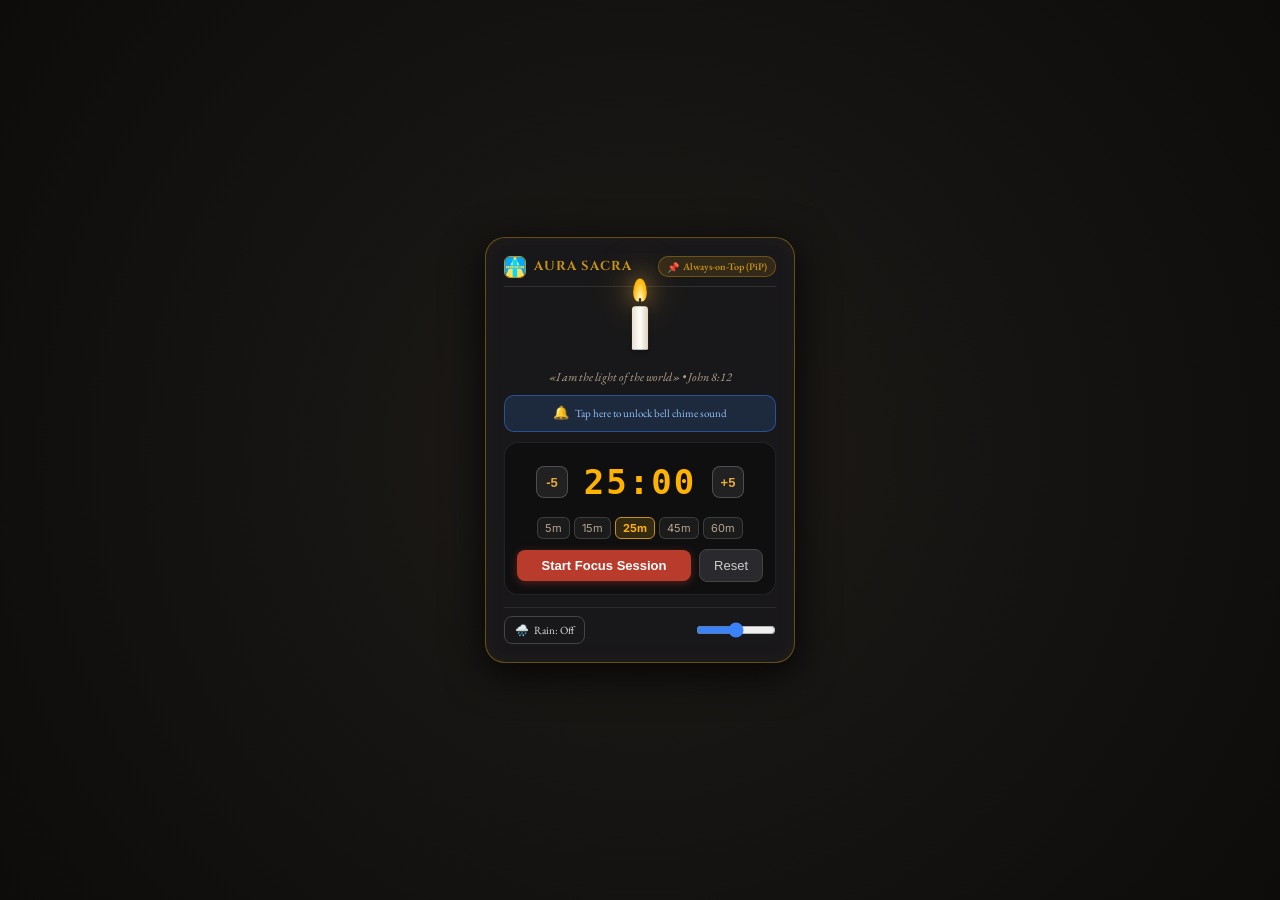
==== candle-popup.html @ 03b28deb "Aura Sacra: aggiornamento pulito v1.6.7" ====
<!DOCTYPE html>
<html lang="en" data-theme="night">
<head>
  <meta charset="UTF-8">
  <meta name="viewport" content="width=device-width, initial-scale=1.0">
  <title>Aura Sacra — Living Candle (Pop-up Focus)</title>
  <link rel="icon" type="image/png" href="./icons/favicon.png">
  <link rel="stylesheet" href="./css/style.css">
  <style>
    body {
      margin: 0;
      padding: 16px;
      min-height: 100vh;
      display: flex;
      flex-direction: column;
      align-items: center;
      justify-content: center;
      background: radial-gradient(circle at center, #1e1b18 0%, #0d0c0b 100%);
      color: #eedfc7;
      user-select: none;
      font-family: var(--font-serif);
      overflow: hidden;
      box-sizing: border-box;
    }
    .popup-card {
      width: 100%;
      max-width: 310px;
      background: rgba(24, 24, 28, 0.96);
      border: 1px solid rgba(198, 146, 20, 0.45);
      border-radius: 20px;
      padding: 18px;
      box-shadow: 0 10px 40px rgba(0, 0, 0, 0.85), inset 0 0 20px rgba(198, 146, 20, 0.06);
      text-align: center;
      box-sizing: border-box;
    }
    .btn-preset {
      background: rgba(255, 255, 255, 0.05);
      border: 1px solid rgba(255, 255, 255, 0.15);
      color: #b5a48f;
      border-radius: 6px;
      padding: 3px 7px;
      font-size: 11px;
      font-family: var(--font-sans);
      cursor: pointer;
      transition: all 0.2s;
    }
    .btn-preset:hover, .btn-preset.active {
      border-color: #c69214;
      background: rgba(198, 146, 20, 0.2);
      color: #ffb300;
      font-weight: bold;
    }
    .btn-step {
      background: rgba(255, 255, 255, 0.08);
      border: 1px solid rgba(255, 255, 255, 0.2);
      color: #e5a93b;
      border-radius: 8px;
      width: 32px;
      height: 32px;
      font-size: 13px;
      font-weight: bold;
      cursor: pointer;
      display: flex;
      align-items: center;
      justify-content: center;
      transition: all 0.15s;
    }
    .btn-step:hover {
      background: rgba(198, 146, 20, 0.25);
      border-color: #c69214;
      transform: scale(1.05);
    }
    @keyframes pulseGlow {
      0% { text-shadow: 0 0 8px rgba(255, 179, 0, 0.4); transform: scale(1); }
      100% { text-shadow: 0 0 22px rgba(255, 179, 0, 1), 0 0 35px rgba(230, 81, 0, 0.8); transform: scale(1.04); }
    }
    .timer-completed {
      animation: pulseGlow 1.2s infinite alternate ease-in-out;
      color: #ffca28 !important;
    }
  </style>
</head>
<body>

  <div class="popup-card">
    
    <!-- Header -->
    <div style="display: flex; align-items: center; justify-content: space-between; border-bottom: 1px solid rgba(255,255,255,0.1); padding-bottom: 8px; margin-bottom: 10px;">
      <div style="display: flex; align-items: center; gap: 8px;">
        <img src="./icons/logo.png" alt="Aura Sacra" style="width: 22px; height: 22px; border-radius: 6px; border: 1px solid #c69214;">
        <span style="font-family: var(--font-display); font-size: 13px; font-weight: bold; color: #c69214; letter-spacing: 1px;">AURA SACRA</span>
      </div>
      <div style="display: flex; align-items: center; gap: 6px;">
        <button id="btn-popup-pip" style="font-size: 10px; font-family: var(--font-sans); color: #c69214; background: rgba(198, 146, 20, 0.15); border: 1px solid rgba(198, 146, 20, 0.4); padding: 3px 8px; border-radius: 10px; font-weight: 600; cursor: pointer; display: flex; align-items: center; gap: 4px; transition: all 0.2s;" title="Pin always on top of all windows and apps (Picture-in-Picture)">
          📌 <span id="pip-btn-text">Always-on-Top (PiP)</span>
        </button>
      </div>
    </div>

    <!-- Animated Living Flame -->
    <div style="padding: 12px 0 8px 0;">
      <div class="candle-wrapper" style="transform: scale(1.15); margin-bottom: 8px;">
        <div class="candle-flame"></div>
        <div class="candle-wick"></div>
        <div class="candle-body"></div>
      </div>
      <p style="font-size: 12px; font-style: italic; color: #b5a48f; margin: 6px 0 0 0;">
        «I am the light of the world» • John 8:12
      </p>
    </div>

    <!-- Interactive Audio Unlock Message Banner -->
    <div id="audio-unlock-banner" style="margin: 0 0 10px 0; background: rgba(59, 130, 246, 0.16); border: 1px solid rgba(59, 130, 246, 0.45); border-radius: 10px; padding: 7px 10px; font-size: 11px; color: #93c5fd; font-family: var(--font-sans); cursor: pointer; display: flex; align-items: center; justify-content: center; gap: 6px; transition: all 0.3s; user-select: none;" title="Tocca per sbloccare l'audio della campana">
      <span id="audio-unlock-icon" style="font-size: 13px;">🔔</span>
      <span id="audio-unlock-text">Tocca qui per sbloccare l'audio della campana</span>
    </div>

    <!-- Timer Controls with Duration Modifiers -->
    <div style="background: rgba(0,0,0,0.35); border-radius: 14px; padding: 12px; margin-bottom: 12px; border: 1px solid rgba(255,255,255,0.08);">
      
      <!-- Modifier Row (-5m, Display, +5m) -->
      <div style="display: flex; align-items: center; justify-content: center; gap: 12px; margin-bottom: 8px;">
        <button id="btn-popup-sub5" class="btn-step" title="Subtract 5 minutes">-5</button>
        
        <div id="popup-timer-display" style="font-family: monospace; font-size: 34px; font-weight: bold; color: #ffb300; letter-spacing: 2px; min-width: 120px; transition: all 0.3s;">
          25:00
        </div>
        
        <button id="btn-popup-add5" class="btn-step" title="Add 5 minutes">+5</button>
      </div>

      <!-- Presets Row (5m, 15m, 25m, 45m, 60m) -->
      <div style="display: flex; align-items: center; justify-content: center; gap: 4px; margin-bottom: 10px;">
        <button class="btn-preset" data-min="5">5m</button>
        <button class="btn-preset" data-min="15">15m</button>
        <button class="btn-preset active" data-min="25">25m</button>
        <button class="btn-preset" data-min="45">45m</button>
        <button class="btn-preset" data-min="60">60m</button>
      </div>

      <!-- Action Buttons (Start / Pause, Reset) -->
      <div style="display: flex; align-items: center; justify-content: center; gap: 8px;">
        <button id="btn-popup-toggle" style="flex: 1; background: #b93b2c; color: white; border: none; border-radius: 8px; padding: 8px 14px; font-size: 13px; font-weight: bold; cursor: pointer; box-shadow: 0 2px 8px rgba(185,59,44,0.4); transition: background 0.2s;">
          Start
        </button>
        <button id="btn-popup-reset" style="background: #2a2a2e; color: #ccc; border: 1px solid #444; border-radius: 8px; padding: 8px 14px; font-size: 13px; cursor: pointer; transition: background 0.2s;">
          Reset
        </button>
      </div>

      <!-- In-Card Completion Banner -->
      <div id="popup-completion-banner" style="display: none; background: rgba(198, 146, 20, 0.22); border: 1px solid #c69214; border-radius: 10px; padding: 8px 10px; margin-top: 10px; font-size: 11px; color: #ffb300; font-weight: bold; line-height: 1.4;">
        🔔 <span id="popup-completion-text">Sessione completata! Gloria a Dio.</span>
      </div>
    </div>

    <!-- Procedural Rain Sound Controller -->
    <div style="display: flex; align-items: center; justify-content: space-between; gap: 8px; padding-top: 8px; border-top: 1px solid rgba(255,255,255,0.08);">
      <button id="btn-popup-rain" style="background: transparent; border: 1px solid #444; color: #ddd; border-radius: 8px; padding: 6px 10px; font-size: 11px; cursor: pointer; display: flex; align-items: center; gap: 5px; font-family: var(--font-sans);">
        🌧️ <span id="rain-text">Rain: Off</span>
      </button>

      <input type="range" id="popup-rain-vol" min="0" max="1" step="0.05" value="0.5" style="width: 80px; accent-color: #3b82f6; cursor: pointer;" title="Rain Volume">
    </div>

  </div>

  <script type="module">
    import { toggleRain, isPlayingRain, setRainVolume, unlockAudio, isAudioUnlocked } from './js/audio-engine.js';
    import { initI18n, t } from './js/i18n.js';
    import {
      subscribeCandleTimer,
      startCandleTimer,
      pauseCandleTimer,
      toggleCandleTimer,
      resetCandleTimer,
      setCandleTimerPreset,
      adjustCandleTimer,
      onCandleTimerFinished,
      getTimerState
    } from './js/candle-timer.js';

    await initI18n();

    const display = document.getElementById('popup-timer-display');
    const toggleBtn = document.getElementById('btn-popup-toggle');
    const resetBtn = document.getElementById('btn-popup-reset');
    const sub5Btn = document.getElementById('btn-popup-sub5');
    const add5Btn = document.getElementById('btn-popup-add5');
    const presetBtns = document.querySelectorAll('.btn-preset');
    const rainBtn = document.getElementById('btn-popup-rain');
    const rainText = document.getElementById('rain-text');
    const rainVol = document.getElementById('popup-rain-vol');
    const pipBtn = document.getElementById('btn-popup-pip');
    const pipBtnText = document.getElementById('pip-btn-text');
    const completionBanner = document.getElementById('popup-completion-banner');
    const completionText = document.getElementById('popup-completion-text');
    const audioUnlockBanner = document.getElementById('audio-unlock-banner');
    const audioUnlockText = document.getElementById('audio-unlock-text');
    const audioUnlockIcon = document.getElementById('audio-unlock-icon');

    // Audio unlock banner state manager
    function refreshAudioBanner(unlocked, justClicked = false) {
      if (!audioUnlockBanner) return;
      if (unlocked) {
        audioUnlockBanner.style.background = 'rgba(34, 197, 94, 0.18)';
        audioUnlockBanner.style.borderColor = 'rgba(34, 197, 94, 0.55)';
        audioUnlockBanner.style.color = '#86efac';
        if (audioUnlockIcon) audioUnlockIcon.textContent = '✓';
        if (audioUnlockText) audioUnlockText.textContent = t('focus.unlockAudioSuccess', '✓ Audio sbloccato e attivo');
        setTimeout(() => {
          audioUnlockBanner.style.opacity = '0';
          audioUnlockBanner.style.maxHeight = '0';
          audioUnlockBanner.style.padding = '0';
          audioUnlockBanner.style.margin = '0';
          audioUnlockBanner.style.border = 'none';
          audioUnlockBanner.style.overflow = 'hidden';
        }, justClicked ? 2200 : 1200);
      } else {
        audioUnlockBanner.style.display = 'flex';
        if (audioUnlockIcon) audioUnlockIcon.textContent = '🔔';
        if (audioUnlockText) audioUnlockText.textContent = t('focus.unlockAudioPrompt', 'Tocca qui per sbloccare l\'audio della campana');
      }
    }

    if (isAudioUnlocked()) {
      refreshAudioBanner(true);
    } else {
      refreshAudioBanner(false);
    }

    // Direct click on the unlock message banner unlocks AudioContext and plays a subtle chime
    if (audioUnlockBanner) {
      audioUnlockBanner.addEventListener('click', async () => {
        const ok = await unlockAudio(true);
        refreshAudioBanner(ok, true);
      });
    }

    // Any first user gesture in the window (Start button, presets, background click) also unlocks audio
    const autoUnlockGesture = async () => {
      const ok = await unlockAudio(false);
      if (ok) {
        refreshAudioBanner(true);
        ['click', 'touchstart', 'keydown'].forEach(evt => {
          window.removeEventListener(evt, autoUnlockGesture);
        });
      }
    };
    ['click', 'touchstart', 'keydown'].forEach(evt => {
      window.addEventListener(evt, autoUnlockGesture, { passive: true });
    });

    // Apply i18n initial texts
    if (pipBtn) pipBtn.title = t('focus.pipTooltip', 'Pin always on top of all windows and apps (Picture-in-Picture)');
    if (pipBtnText) pipBtnText.textContent = t('focus.pipBtn', 'Always-on-Top (PiP)');
    if (sub5Btn) sub5Btn.title = t('focus.sub5Tooltip', 'Subtract 5 minutes');
    if (add5Btn) add5Btn.title = t('focus.add5Tooltip', 'Add 5 minutes');
    if (resetBtn) resetBtn.textContent = t('focus.reset', 'Reset');
    if (rainVol) rainVol.title = t('focus.volume', 'Volume:');

    function update(state) {
      if (!state) state = getTimerState();
      const seconds = state.remainingSeconds;
      const m = Math.floor(seconds / 60);
      const s = seconds % 60;
      display.textContent = `${String(m).padStart(2, '0')}:${String(s).padStart(2, '0')}`;
      toggleBtn.textContent = state.running ? t('focus.pause', 'Pause') : t('focus.start', 'Start');
      toggleBtn.style.background = state.running ? '#d97706' : '#b93b2c';

      presetBtns.forEach(btn => {
        const min = parseInt(btn.getAttribute('data-min'));
        if (min * 60 === state.initialSeconds) {
          btn.classList.add('active');
        } else {
          btn.classList.remove('active');
        }
      });

      if (state.running) {
        if (completionBanner) completionBanner.style.display = 'none';
        display.classList.remove('timer-completed');
      }
    }

    // Subscribe to centralized candle timer: keeps ticking accurately regardless of window activation/deactivation
    subscribeCandleTimer((state) => {
      update(state);
    });

    toggleBtn.addEventListener('click', () => {
      toggleCandleTimer();
    });

    resetBtn.addEventListener('click', () => {
      resetCandleTimer();
      if (completionBanner) completionBanner.style.display = 'none';
      display.classList.remove('timer-completed');
    });

    sub5Btn.addEventListener('click', () => {
      adjustCandleTimer(-5 * 60);
    });

    add5Btn.addEventListener('click', () => {
      adjustCandleTimer(5 * 60);
    });

    presetBtns.forEach(btn => {
      btn.addEventListener('click', () => {
        const min = parseInt(btn.getAttribute('data-min'));
        setCandleTimerPreset(min);
        if (completionBanner) completionBanner.style.display = 'none';
        display.classList.remove('timer-completed');
      });
    });

    // Handle timer completion:
    // The monastic bell sound triggers immediately at 0s, resonating BEFORE any message prompt
    onCandleTimerFinished(() => {
      if (completionBanner) {
        if (completionText) {
          completionText.textContent = t('focus.sessionFinished', 'Aura Sacra: Session finished! Praise God for your labor and rest a moment.');
        }
        completionBanner.style.display = 'block';
      }
      display.classList.add('timer-completed');

      // Delay modal prompt by 1.8 seconds so monastic bell chime rings and reverberates first
      setTimeout(() => {
        alert(t('focus.sessionFinished', 'Aura Sacra: Session finished! Praise God for your labor and rest a moment.'));
        if (completionBanner) completionBanner.style.display = 'none';
        display.classList.remove('timer-completed');
        resetCandleTimer();
      }, 1800);
    });

    rainBtn.addEventListener('click', () => {
      const active = toggleRain();
      rainText.textContent = active ? t('focus.rainActive', 'Rain: Active') : t('focus.rainOff', 'Rain: Off');
      rainBtn.style.borderColor = active ? '#3b82f6' : '#444';
      rainBtn.style.color = active ? '#60a5fa' : '#ddd';
    });

    rainVol.addEventListener('input', (e) => {
      setRainVolume(parseFloat(e.target.value));
    });

    // Document Picture-in-Picture for Always-on-top foreground pinning
    if (pipBtn) {
      if ('documentPictureInPicture' in window) {
        pipBtn.addEventListener('click', async () => {
          try {
            const pipWin = await window.documentPictureInPicture.requestWindow({
              width: 330,
              height: 520
            });

            // Copy stylesheets
            [...document.styleSheets].forEach((sheet) => {
              try {
                if (sheet.href) {
                  const link = document.createElement('link');
                  link.rel = 'stylesheet';
                  link.href = sheet.href;
                  pipWin.document.head.appendChild(link);
                } else if (sheet.cssRules) {
                  const style = document.createElement('style');
                  style.textContent = [...sheet.cssRules].map(r => r.cssText).join('\n');
                  pipWin.document.head.appendChild(style);
                }
              } catch (e) {
                if (sheet.href) {
                  const link = document.createElement('link');
                  link.rel = 'stylesheet';
                  link.href = sheet.href;
                  pipWin.document.head.appendChild(link);
                }
              }
            });

            const card = document.querySelector('.popup-card');
            pipWin.document.body.appendChild(card);
            pipWin.document.body.style.margin = '0';
            pipWin.document.body.style.padding = '14px';
            pipWin.document.body.style.minHeight = '100vh';
            pipWin.document.body.style.display = 'flex';
            pipWin.document.body.style.alignItems = 'center';
            pipWin.document.body.style.justifyContent = 'center';
            pipWin.document.body.style.background = 'radial-gradient(circle at center, #1e1b18 0%, #0d0c0b 100%)';
            pipWin.document.body.style.color = '#eedfc7';
            pipWin.document.body.style.boxSizing = 'border-box';
            pipWin.document.body.style.overflow = 'hidden';

            pipBtn.style.display = 'none';

            // Auto-unlock audio on click inside PiP
            pipWin.addEventListener('click', autoUnlockGesture, { passive: true });

            // When PiP gains focus or is reactivated, keep display up to date
            pipWin.addEventListener('focus', () => {
              update(getTimerState());
            });

            // When PiP closes, return card to main body and update UI
            pipWin.addEventListener('pagehide', () => {
              document.body.appendChild(card);
              pipBtn.style.display = 'inline-flex';
              update(getTimerState());
            });
          } catch (err) {
            console.warn('PiP error in popup:', err);
          }
        });
      } else {
        pipBtn.title = t('focus.pipNotSupported', 'In this browser Always-on-top PiP is not supported. Use Chrome or Edge.');
      }
    }

    update(getTimerState());
  </script>
</body>
</html>
---- css/style.css ----
@import url('https://fonts.googleapis.com/css2?family=Cinzel:wght@400;600;700;900&family=EB+Garamond:ital,wght@0,400;0,500;0,600;0,700;1,400;1,600&family=Inter:wght@300;400;500;600&display=swap');

:root {
  /* Default: Dawn / Aurora (06:00 - 11:59) */
  --bg-primary: #fcf9f2;
  --bg-secondary: #f4eee1;
  --bg-card: #f9f5ec;
  --bg-parchment: #fdfbf7;
  --text-primary: #2a241e;
  --text-secondary: #6e6255;
  --text-muted: #9c8e80;
  --border-color: #e5dac9;
  --accent-gold: #c69214;
  --accent-gold-glow: rgba(198, 146, 20, 0.25);
  --accent-vermilion: #b93b2c;
  --accent-blue: #235789;
  --candle-flame: #ffb833;
  --card-shadow: 0 4px 20px -2px rgba(90, 70, 40, 0.08);
  --font-serif: 'EB Garamond', Georgia, serif;
  --font-display: 'Cinzel', serif;
  --font-sans: 'Inter', system-ui, sans-serif;
}

[data-theme="midday"] {
  /* Midday / Scriptorium (12:00 - 17:59) */
  --bg-primary: #f6efe2;
  --bg-secondary: #ede1ce;
  --bg-card: #f0e6d5;
  --bg-parchment: #f7f1e6;
  --text-primary: #1f1a14;
  --text-secondary: #5e5243;
  --text-muted: #8d7e6c;
  --border-color: #d8c7af;
  --accent-gold: #b37d0e;
  --accent-gold-glow: rgba(179, 125, 14, 0.25);
  --accent-vermilion: #aa2f20;
  --accent-blue: #1c4b78;
  --candle-flame: #ffa726;
  --card-shadow: 0 6px 24px -4px rgba(80, 60, 30, 0.12);
}

[data-theme="sunset"] {
  /* Sunset / Vespers (18:00 - 21:59) */
  --bg-primary: #241b16;
  --bg-secondary: #1d1510;
  --bg-card: #2e231c;
  --bg-parchment: #291f19;
  --text-primary: #f5ebe1;
  --text-secondary: #d4c2b2;
  --text-muted: #9e8976;
  --border-color: #4a3a2e;
  --accent-gold: #e5a93b;
  --accent-gold-glow: rgba(229, 169, 59, 0.3);
  --accent-vermilion: #d9534f;
  --accent-blue: #4a90e2;
  --candle-flame: #ff9800;
  --card-shadow: 0 8px 30px rgba(0, 0, 0, 0.35);
}

[data-theme="night"] {
  /* Night / Compline (22:00 - 05:59) */
  --bg-primary: #121214;
  --bg-secondary: #0c0c0e;
  --bg-card: #18181c;
  --bg-parchment: #151519;
  --text-primary: #eedfc7;
  --text-secondary: #baaa93;
  --text-muted: #7d705e;
  --border-color: #2e2c34;
  --accent-gold: #d4a34b;
  --accent-gold-glow: rgba(212, 163, 75, 0.28);
  --accent-vermilion: #c94a3e;
  --accent-blue: #5b92e5;
  --candle-flame: #ffb300;
  --card-shadow: 0 8px 32px rgba(0, 0, 0, 0.55);
}

* {
  box-sizing: border-box;
  margin: 0;
  padding: 0;
  -webkit-tap-highlight-color: transparent;
}

/* Core element reset & image bounding protection */
img, svg, video, canvas, audio, iframe, embed, object {
  display: inline-block;
  vertical-align: middle;
}

img, video {
  max-width: 100%;
  height: auto;
}

/* Specific protection for brand logo to prevent layout blowing up */
#nav-brand img {
  width: 2.25rem !important;
  height: 2.25rem !important;
  max-width: 2.5rem !important;
  max-height: 2.5rem !important;
  border-radius: 0.75rem;
  object-fit: cover;
  flex-shrink: 0;
}

@media (min-width: 640px) {
  #nav-brand img {
    width: 2.5rem !important;
    height: 2.5rem !important;
  }
}

/* Critical fallback dimensions for icons and common sizing classes */
svg {
  display: inline-block;
  flex-shrink: 0;
}
svg:not([width]) {
  width: 1.25rem;
  height: 1.25rem;
}

.w-3 { width: 0.75rem; }
.h-3 { height: 0.75rem; }
.w-3\.5 { width: 0.875rem; }
.h-3\.5 { height: 0.875rem; }
.w-4 { width: 1rem; }
.h-4 { height: 1rem; }
.w-5 { width: 1.25rem; }
.h-5 { height: 1.25rem; }
.w-6 { width: 1.5rem; }
.h-6 { height: 1.5rem; }
.w-8 { width: 2rem; }
.h-8 { height: 2rem; }
.w-10 { width: 2.5rem; }
.h-10 { height: 2.5rem; }
.w-12 { width: 3rem; }
.h-12 { height: 3rem; }
.w-16 { width: 4rem; }
.h-16 { height: 4rem; }
.flex-shrink-0 { flex-shrink: 0; }

html {
  overflow-x: hidden;
  max-width: 100%;
}

body {
  font-family: var(--font-serif);
  background-color: var(--bg-primary);
  color: var(--text-primary);
  min-height: 100vh;
  max-width: 100%;
  transition: background-color 0.8s ease, color 0.8s ease;
  line-height: 1.6;
  overflow-x: hidden;
  user-select: text;
}

h1, h2, h3, .font-display {
  font-family: var(--font-display);
  letter-spacing: 0.04em;
}

p, span, div, .font-serif {
  font-family: var(--font-serif);
}

.font-sans {
  font-family: var(--font-sans);
}

/* Custom Scrollbars */
::-webkit-scrollbar {
  width: 7px;
  height: 7px;
}
::-webkit-scrollbar-track {
  background: var(--bg-secondary);
}
::-webkit-scrollbar-thumb {
  background: var(--border-color);
  border-radius: 4px;
}
::-webkit-scrollbar-thumb:hover {
  background: var(--accent-gold);
}

/* Sacred Texture & Watermark */
.parchment-border {
  border: 1px solid var(--border-color);
  box-shadow: inset 0 0 30px rgba(0, 0, 0, 0.02), var(--card-shadow);
}

.sacred-cross-watermark {
  background-image: radial-gradient(var(--accent-gold-glow) 1px, transparent 1px);
  background-size: 24px 24px;
}

/* Illuminated Initial Capital */
.illuminated-initial {
  float: left;
  font-family: var(--font-display);
  font-size: 3.4rem;
  line-height: 0.85;
  padding-top: 4px;
  padding-right: 10px;
  padding-bottom: 2px;
  color: var(--accent-vermilion);
  font-weight: 700;
  text-shadow: 1px 1px 0px rgba(198, 146, 20, 0.3);
}

/* Candle Flame Animation */
.candle-wrapper {
  position: relative;
  display: inline-block;
}

.candle-body {
  width: 14px;
  height: 38px;
  background: linear-gradient(to right, #e8dfcf, #fffef9, #dcd2bf);
  border-radius: 3px 3px 1px 1px;
  box-shadow: 0 2px 5px rgba(0,0,0,0.25);
  position: relative;
  margin: 0 auto;
}

.candle-wick {
  position: absolute;
  top: -7px;
  left: 50%;
  transform: translateX(-50%);
  width: 2px;
  height: 8px;
  background: #3a2c1a;
  border-radius: 1px;
}

.candle-flame {
  position: absolute;
  top: -24px;
  left: 50%;
  transform: translateX(-50%);
  width: 12px;
  height: 20px;
  background: radial-gradient(ellipse at bottom, #fff 0%, #ffdf73 30%, var(--candle-flame) 70%, rgba(255, 100, 0, 0.2) 100%);
  border-radius: 50% 50% 35% 35% / 60% 60% 40% 40%;
  box-shadow: 0 0 16px 4px var(--accent-gold-glow), 0 0 35px 8px rgba(255, 180, 40, 0.2);
  animation: flame-flicker 1.8s infinite ease-in-out alternate;
  transform-origin: center bottom;
}

@keyframes flame-flicker {
  0% {
    transform: translateX(-50%) rotate(-1deg) scale(1, 1);
    opacity: 0.95;
  }
  25% {
    transform: translateX(-50%) rotate(2deg) scale(1.05, 0.96);
    opacity: 1;
  }
  50% {
    transform: translateX(-50%) rotate(-2deg) scale(0.96, 1.04);
    opacity: 0.92;
  }
  75% {
    transform: translateX(-50%) rotate(1.5deg) scale(1.02, 1);
    opacity: 0.98;
  }
  100% {
    transform: translateX(-50%) rotate(-0.5deg) scale(0.98, 1.02);
    opacity: 0.96;
  }
}

/* Subtle Breathing Animation for SOS */
@keyframes heart-pulse {
  0% { transform: scale(1); box-shadow: 0 0 0 0 rgba(185, 59, 44, 0.4); }
  50% { transform: scale(1.08); box-shadow: 0 0 0 14px rgba(185, 59, 44, 0); }
  100% { transform: scale(1); box-shadow: 0 0 0 0 rgba(185, 59, 44, 0); }
}

.sos-breathing {
  animation: heart-pulse 4s infinite ease-in-out;
}

/* Verse Highlight Colors */
.hl-gold {
  background-color: rgba(234, 179, 8, 0.28);
  border-bottom: 2px solid #eab308;
}
.hl-blue {
  background-color: rgba(59, 130, 246, 0.28);
  border-bottom: 2px solid #3b82f6;
}
.hl-red {
  background-color: rgba(239, 68, 68, 0.28);
  border-bottom: 2px solid #ef4444;
}
.hl-green {
  background-color: rgba(34, 197, 94, 0.28);
  border-bottom: 2px solid #22c55e;
}
.hl-purple {
  background-color: rgba(168, 85, 247, 0.28);
  border-bottom: 2px solid #a855f7;
}

/* Desktop Floating Always-on-top Widget */
.floating-candle-widget {
  position: fixed;
  bottom: 24px;
  right: 24px;
  z-index: 9999;
  background: var(--bg-card);
  border: 1px solid var(--border-color);
  border-radius: 16px;
  box-shadow: 0 12px 36px rgba(0, 0, 0, 0.35);
  backdrop-filter: blur(12px);
  transition: all 0.3s cubic-bezier(0.16, 1, 0.3, 1);
}

.floating-candle-widget.minimized {
  width: 58px;
  height: 58px;
  border-radius: 50%;
  overflow: hidden;
  padding: 0;
  display: flex;
  align-items: center;
  justify-content: center;
}

/* Mobile Safe Areas & Input Form Elements */
select {
  text-overflow: ellipsis;
  max-width: 100%;
}

@supports (padding-bottom: env(safe-area-inset-bottom)) {
  .pb-safe {
    padding-bottom: max(1.25rem, calc(env(safe-area-inset-bottom, 0px) + 1rem));
  }
}

/* ==========================================================================
   Web App (PWA) Standalone Mobile Display Mode
   Sticky top bar, iOS Notch & Dynamic Island clearance, safe areas
   ========================================================================== */
#navbar-container {
  position: sticky;
  top: 0;
  z-index: 30;
  width: 100%;
  background-color: var(--bg-secondary);
  backdrop-filter: blur(16px);
  -webkit-backdrop-filter: blur(16px);
  transition: padding-top 0.3s ease, background-color 0.5s ease;
}

button, a, input, select, textarea {
  touch-action: manipulation;
  -webkit-tap-highlight-color: transparent;
}

/* ==========================================================================
   Mobile Floating Bottom Navigation Dock (Detached from bottom / Non attaccata al fondo)
   ========================================================================== */
#bottom-nav-container {
  position: fixed;
  left: 10px;
  right: 10px;
  max-width: 440px;
  margin-left: auto;
  margin-right: auto;
  bottom: calc(env(safe-area-inset-bottom, 0px) + 10px);
  z-index: 40;
  pointer-events: none;
  transition: bottom 0.3s cubic-bezier(0.16, 1, 0.3, 1);
  -webkit-touch-callout: none;
  user-select: none;
}

#bottom-nav-container > * {
  pointer-events: auto;
}

@media all and (display-mode: standalone), (display-mode: fullscreen), (display-mode: minimal-ui) {
  #navbar-container {
    padding-top: max(16px, env(safe-area-inset-top, 0px));
  }

  #bottom-nav-container {
    bottom: calc(env(safe-area-inset-bottom, 0px) + 12px);
  }
}

html.is-standalone-app #navbar-container {
  padding-top: max(16px, env(safe-area-inset-top, 0px));
}

html.is-standalone-app #bottom-nav-container {
  bottom: calc(env(safe-area-inset-bottom, 0px) + 12px);
}

/* Sacred Scripture Shield: Guarantees browser translation engines do not alter sacred Word */
.notranslate,
[translate="no"] {
  /* W3C & Google Translate marker to protect canonical biblical verses from machine corruption */
}

/* ==========================================================================
   Offline / Airplane Mode CSS Fallback Layer
   Guarantees visual structure and layout integrity even if CDN is unreachable
   ========================================================================== */
.flex { display: flex; }
.inline-flex { display: inline-flex; }
.flex-col { flex-direction: column; }
.flex-row { flex-direction: row; }
.flex-wrap { flex-wrap: wrap; }
.flex-1 { flex: 1 1 0%; }
.flex-shrink-0 { flex-shrink: 0; }
.items-center { align-items: center; }
.items-start { align-items: flex-start; }
.items-end { align-items: flex-end; }
.justify-between { justify-content: space-between; }
.justify-center { justify-content: center; }
.justify-around { justify-content: space-around; }

.grid { display: grid; }
.grid-cols-1 { grid-template-columns: repeat(1, minmax(0, 1fr)); }
.grid-cols-2 { grid-template-columns: repeat(2, minmax(0, 1fr)); }
.grid-cols-3 { grid-template-columns: repeat(3, minmax(0, 1fr)); }
.grid-cols-7 { grid-template-columns: repeat(7, minmax(0, 1fr)); }

.gap-1 { gap: 0.25rem; }
.gap-1\.5 { gap: 0.375rem; }
.gap-2 { gap: 0.5rem; }
.gap-2\.5 { gap: 0.625rem; }
.gap-3 { gap: 0.75rem; }
.gap-4 { gap: 1rem; }
.gap-5 { gap: 1.25rem; }
.gap-6 { gap: 1.5rem; }

.w-full { width: 100%; }
.h-full { height: 100%; }
.min-h-screen { min-height: 100vh; }
.max-w-7xl { max-width: 80rem; }
.max-w-5xl { max-width: 64rem; }
.max-w-2xl { max-width: 42rem; }
.max-w-xl { max-width: 36rem; }
.max-w-lg { max-width: 32rem; }
.mx-auto { margin-left: auto; margin-right: auto; }

.p-1 { padding: 0.25rem; }
.p-1\.5 { padding: 0.375rem; }
.p-2 { padding: 0.5rem; }
.p-2\.5 { padding: 0.625rem; }
.p-3 { padding: 0.75rem; }
.p-3\.5 { padding: 0.875rem; }
.p-4 { padding: 1rem; }
.p-5 { padding: 1.25rem; }
.p-6 { padding: 1.5rem; }
.p-7 { padding: 1.75rem; }
.p-8 { padding: 2rem; }
.px-2 { padding-left: 0.5rem; padding-right: 0.5rem; }
.px-2\.5 { padding-left: 0.625rem; padding-right: 0.625rem; }
.px-3 { padding-left: 0.75rem; padding-right: 0.75rem; }
.px-4 { padding-left: 1rem; padding-right: 1rem; }
.px-6 { padding-left: 1.5rem; padding-right: 1.5rem; }
.py-0\.5 { padding-top: 0.125rem; padding-bottom: 0.125rem; }
.py-1 { padding-top: 0.25rem; padding-bottom: 0.25rem; }
.py-1\.5 { padding-top: 0.375rem; padding-bottom: 0.375rem; }
.py-2 { padding-top: 0.5rem; padding-bottom: 0.5rem; }
.py-2\.5 { padding-top: 0.625rem; padding-bottom: 0.625rem; }
.py-3 { padding-top: 0.75rem; padding-bottom: 0.75rem; }
.py-4 { padding-top: 1rem; padding-bottom: 1rem; }

.space-y-1 > * + * { margin-top: 0.25rem; }
.space-y-2 > * + * { margin-top: 0.5rem; }
.space-y-3 > * + * { margin-top: 0.75rem; }
.space-y-4 > * + * { margin-top: 1rem; }
.space-y-5 > * + * { margin-top: 1.25rem; }
.space-y-6 > * + * { margin-top: 1.5rem; }

.rounded-lg { border-radius: 0.5rem; }
.rounded-xl { border-radius: 0.75rem; }
.rounded-2xl { border-radius: 1rem; }
.rounded-3xl { border-radius: 1.5rem; }
.rounded-full { border-radius: 9999px; }

.border { border-width: 1px; border-style: solid; border-color: var(--border-color); }
.border-2 { border-width: 2px; border-style: solid; border-color: var(--border-color); }
.border-t { border-top-width: 1px; border-top-style: solid; }
.border-b { border-bottom-width: 1px; border-bottom-style: solid; }
.border-l { border-left-width: 1px; border-left-style: solid; }

.hidden { display: none; }
.block { display: block; }
.inline-block { display: inline-block; }
.relative { position: relative; }
.absolute { position: absolute; }
.fixed { position: fixed; }
.inset-0 { top: 0; right: 0; bottom: 0; left: 0; }
.z-40 { z-index: 40; }
.z-50 { z-index: 50; }
.cursor-pointer { cursor: pointer; }
.truncate { overflow: hidden; text-overflow: ellipsis; white-space: nowrap; }

.text-xs { font-size: 0.75rem; line-height: 1rem; }
.text-sm { font-size: 0.875rem; line-height: 1.25rem; }
.text-base { font-size: 1rem; line-height: 1.5rem; }
.text-lg { font-size: 1.125rem; line-height: 1.75rem; }
.text-xl { font-size: 1.25rem; line-height: 1.75rem; }
.text-2xl { font-size: 1.5rem; line-height: 2rem; }
.text-3xl { font-size: 1.875rem; line-height: 2.25rem; }
.font-bold { font-weight: 700; }
.font-semibold { font-weight: 600; }
.italic { font-style: italic; }
.uppercase { text-transform: uppercase; }

/* Responsive adjustments */
@media (min-width: 640px) {
  .sm\:flex-row { flex-direction: row; }
  .sm\:items-center { align-items: center; }
  .sm\:inline { display: inline; }
  .sm\:block { display: block; }
  .sm\:grid-cols-2 { grid-template-columns: repeat(2, minmax(0, 1fr)); }
  .sm\:p-6 { padding: 1.5rem; }
  .sm\:p-8 { padding: 2rem; }
}

@media (min-width: 768px) {
  .md\:block { display: block; }
  .md\:hidden { display: none; }
  .md\:flex-row { flex-direction: row; }
  .md\:items-center { align-items: center; }
  .md\:grid-cols-2 { grid-template-columns: repeat(2, minmax(0, 1fr)); }
  .md\:grid-cols-3 { grid-template-columns: repeat(3, minmax(0, 1fr)); }
}

@media (min-width: 1024px) {
  .lg\:flex { display: flex; }
  .lg\:hidden { display: none; }
}

/* Custom scrollbar for modals & scrollable areas */
.custom-scrollbar::-webkit-scrollbar {
  width: 6px;
  height: 6px;
}
.custom-scrollbar::-webkit-scrollbar-track {
  background: transparent;
}
.custom-scrollbar::-webkit-scrollbar-thumb {
  background: rgba(180, 140, 60, 0.35);
  border-radius: 9999px;
}
.custom-scrollbar::-webkit-scrollbar-thumb:hover {
  background: rgba(180, 140, 60, 0.65);
}

/* Safe area padding for mobile devices */
.pb-safe {
  padding-bottom: max(1.25rem, calc(env(safe-area-inset-bottom, 0px) + 0.875rem));
}

@supports not (max-height: 100dvh) {
  .max-h-\[90dvh\], .max-h-\[92dvh\] {
    max-height: 90vh !important;
  }
}
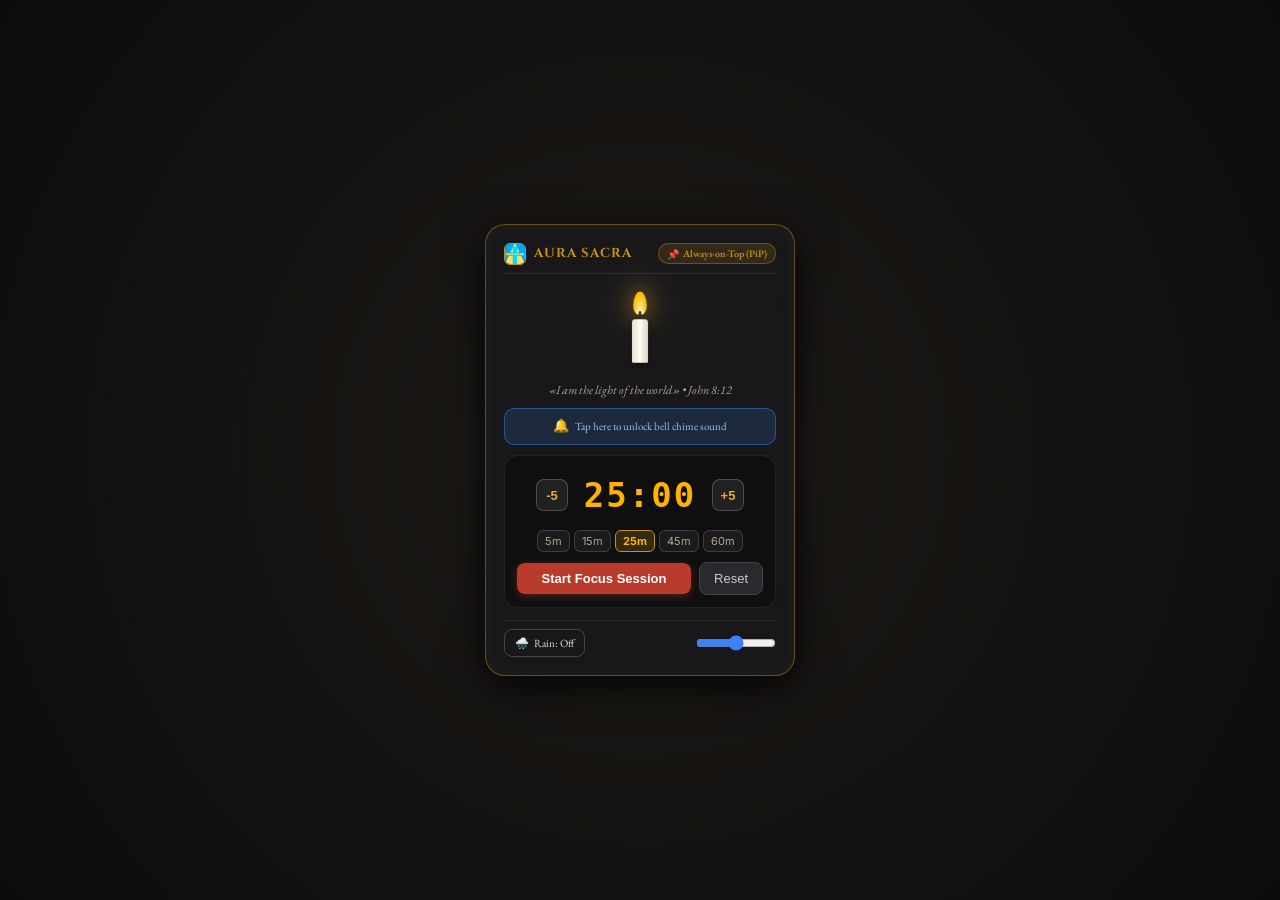
==== commit d743c241: "Publish authoritative Aura Sacra snapshot Co-authored-by: Copilot App <223556219+Copilot@users.norep" ====
--- a/candle-popup.html
+++ b/candle-popup.html
@@ -181,6 +181,7 @@
     } from './js/candle-timer.js';
 
     await initI18n();
+    document.title = `Aura Sacra — ${t('focus.candleTitle', 'Living Candle — Focus Timer')}`;
 
     const display = document.getElementById('popup-timer-display');
     const toggleBtn = document.getElementById('btn-popup-toggle');
@@ -258,6 +259,9 @@
     if (add5Btn) add5Btn.title = t('focus.add5Tooltip', 'Add 5 minutes');
     if (resetBtn) resetBtn.textContent = t('focus.reset', 'Reset');
     if (rainVol) rainVol.title = t('focus.volume', 'Volume:');
+    if (rainText) rainText.textContent = t('focus.rainOff', 'Rain: Off');
+    if (completionText) completionText.textContent = t('focus.sessionFinished', 'Session complete. Praise God.');
+    if (audioUnlockBanner) audioUnlockBanner.title = t('focus.unlockAudioPrompt', 'Tap here to enable the bell audio');
 
     function update(state) {
       if (!state) state = getTimerState();
--- a/css/style.css
+++ b/css/style.css
@@ -111,6 +111,13 @@
   }
 }
 
+/* Hide navbar about text on ultra-narrow displays (< 375px) while keeping icon visible */
+@media (max-width: 374px) {
+  .nav-about-text {
+    display: none;
+  }
+}
+
 /* Critical fallback dimensions for icons and common sizing classes */
 svg {
   display: inline-block;
@@ -216,6 +223,7 @@
 .candle-wrapper {
   position: relative;
   display: inline-block;
+  margin-top: 26px;
 }
 
 .candle-body {
@@ -227,6 +235,7 @@
   position: relative;
   margin: 0 auto;
 }
+
 
 .candle-wick {
   position: absolute;
@@ -238,6 +247,7 @@
   background: #3a2c1a;
   border-radius: 1px;
 }
+
 
 .candle-flame {
   position: absolute;
@@ -309,6 +319,41 @@
   border-bottom: 2px solid #a855f7;
 }
 
+/* Audio-Bibbia Active Reading Verse Pulse & Glow */
+.verse-reading-active {
+  background: rgba(198, 146, 20, 0.16) !important;
+  border-color: var(--accent-gold) !important;
+  box-shadow: 0 0 24px -2px var(--accent-gold-glow), 0 4px 12px rgba(0, 0, 0, 0.08) !important;
+  transform: translateY(-1px);
+  transition: all 0.3s cubic-bezier(0.16, 1, 0.3, 1);
+}
+
+.verse-reading-pulse {
+  animation: reading-glow-pulse 2.4s infinite ease-in-out;
+}
+
+@keyframes reading-glow-pulse {
+  0%, 100% {
+    box-shadow: 0 0 12px 0px rgba(198, 146, 20, 0.25);
+  }
+  50% {
+    box-shadow: 0 0 26px 4px rgba(198, 146, 20, 0.45);
+  }
+}
+
+/* Audio wave bar animation */
+.audio-bar-anim {
+  animation: audio-bar-dance 1.2s infinite ease-in-out alternate;
+}
+.audio-bar-anim:nth-child(2) { animation-delay: 0.2s; }
+.audio-bar-anim:nth-child(3) { animation-delay: 0.4s; }
+.audio-bar-anim:nth-child(4) { animation-delay: 0.1s; }
+
+@keyframes audio-bar-dance {
+  0% { height: 4px; }
+  100% { height: 16px; }
+}
+
 /* Desktop Floating Always-on-top Widget */
 .floating-candle-widget {
   position: fixed;
@@ -340,10 +385,8 @@
   max-width: 100%;
 }
 
-@supports (padding-bottom: env(safe-area-inset-bottom)) {
-  .pb-safe {
-    padding-bottom: max(1.25rem, calc(env(safe-area-inset-bottom, 0px) + 1rem));
-  }
+.pb-safe {
+  padding-bottom: max(1.25rem, calc(env(safe-area-inset-bottom, 0px) + 1rem));
 }
 
 /* ==========================================================================
@@ -404,6 +447,13 @@
 
 html.is-standalone-app #bottom-nav-container {
   bottom: calc(env(safe-area-inset-bottom, 0px) + 12px);
+}
+
+/* Mobile Safe Area Content Inset to prevent overlap with floating bottom nav dock */
+@media (max-width: 767px) {
+  #main-content {
+    padding-bottom: calc(env(safe-area-inset-bottom, 0px) + 96px) !important;
+  }
 }
 
 /* Sacred Scripture Shield: Guarantees browser translation engines do not alter sacred Word */
@@ -563,9 +613,43 @@
   background: rgba(180, 140, 60, 0.65);
 }
 
-/* Safe area padding for mobile devices */
-.pb-safe {
-  padding-bottom: max(1.25rem, calc(env(safe-area-inset-bottom, 0px) + 0.875rem));
+/* Core Animations */
+@keyframes fadeIn {
+  from {
+    opacity: 0;
+  }
+  to {
+    opacity: 1;
+  }
+}
+
+/* Audio Player Floating Popup - Always perfectly centered horizontally in page viewport and never overflow */
+.audio-player-popup {
+  position: fixed !important;
+  left: 0 !important;
+  right: 0 !important;
+  margin-left: auto !important;
+  margin-right: auto !important;
+  max-width: 36rem !important;
+  width: min(94vw, 36rem) !important;
+  box-sizing: border-box !important;
+  z-index: 45 !important;
+}
+
+@media (max-width: 767px) {
+  .audio-player-popup {
+    bottom: calc(env(safe-area-inset-bottom, 0px) + 78px) !important;
+  }
+}
+
+@media (min-width: 768px) {
+  .audio-player-popup {
+    bottom: 1.5rem !important;
+  }
+}
+
+.animate-fade-in {
+  animation: fadeIn 0.25s cubic-bezier(0.16, 1, 0.3, 1) forwards;
 }
 
 @supports not (max-height: 100dvh) {
@@ -574,5 +658,55 @@
   }
 }
 
-
-
+/* Fallback & Micro-utilities */
+.shadow-xs {
+  box-shadow: 0 1px 2px 0 rgba(0, 0, 0, 0.05);
+}
+
+.tracking-tight { letter-spacing: -0.025em; }
+.tracking-wide { letter-spacing: 0.025em; }
+.tracking-wider { letter-spacing: 0.05em; }
+.tracking-widest { letter-spacing: 0.1em; }
+
+.border-amber-600\/30 { border-color: rgba(217, 119, 6, 0.3); }
+.border-amber-600\/40 { border-color: rgba(217, 119, 6, 0.4); }
+.border-amber-600\/50 { border-color: rgba(217, 119, 6, 0.5); }
+.border-amber-600\/80 { border-color: rgba(217, 119, 6, 0.8); }
+
+
+
+
+
+/* ==========================================================================
+   Liturgical Symbols & Black Cross Contrast (Theme-Aware)
+   In Sunset & Night, the black cross must be crisp white for perfect visibility
+   ========================================================================== */
+[data-theme="sunset"] .liturgical-cross-black-text,
+[data-theme="sunset"] .liturgical-cross-black-text span,
+[data-theme="night"] .liturgical-cross-black-text,
+[data-theme="night"] .liturgical-cross-black-text span {
+  color: #ffffff !important;
+}
+
+[data-theme="sunset"] .liturgical-cross-black-dot,
+[data-theme="night"] .liturgical-cross-black-dot {
+  background-color: #ffffff !important;
+  box-shadow: 0 0 6px rgba(255, 255, 255, 0.4);
+}
+
+[data-theme="sunset"] .liturgical-cross-black-badge,
+[data-theme="night"] .liturgical-cross-black-badge {
+  color: #ffffff !important;
+  background-color: rgba(255, 255, 255, 0.12) !important;
+  border-color: rgba(255, 255, 255, 0.35) !important;
+}
+
+/* Sunset Theme Contrast Refinements for Penance & Badges */
+[data-theme="sunset"] .text-stone-900 {
+  color: #f5ebe1 !important;
+}
+
+[data-theme="sunset"] .bg-stone-300 {
+  background-color: #382c23 !important;
+}
+
